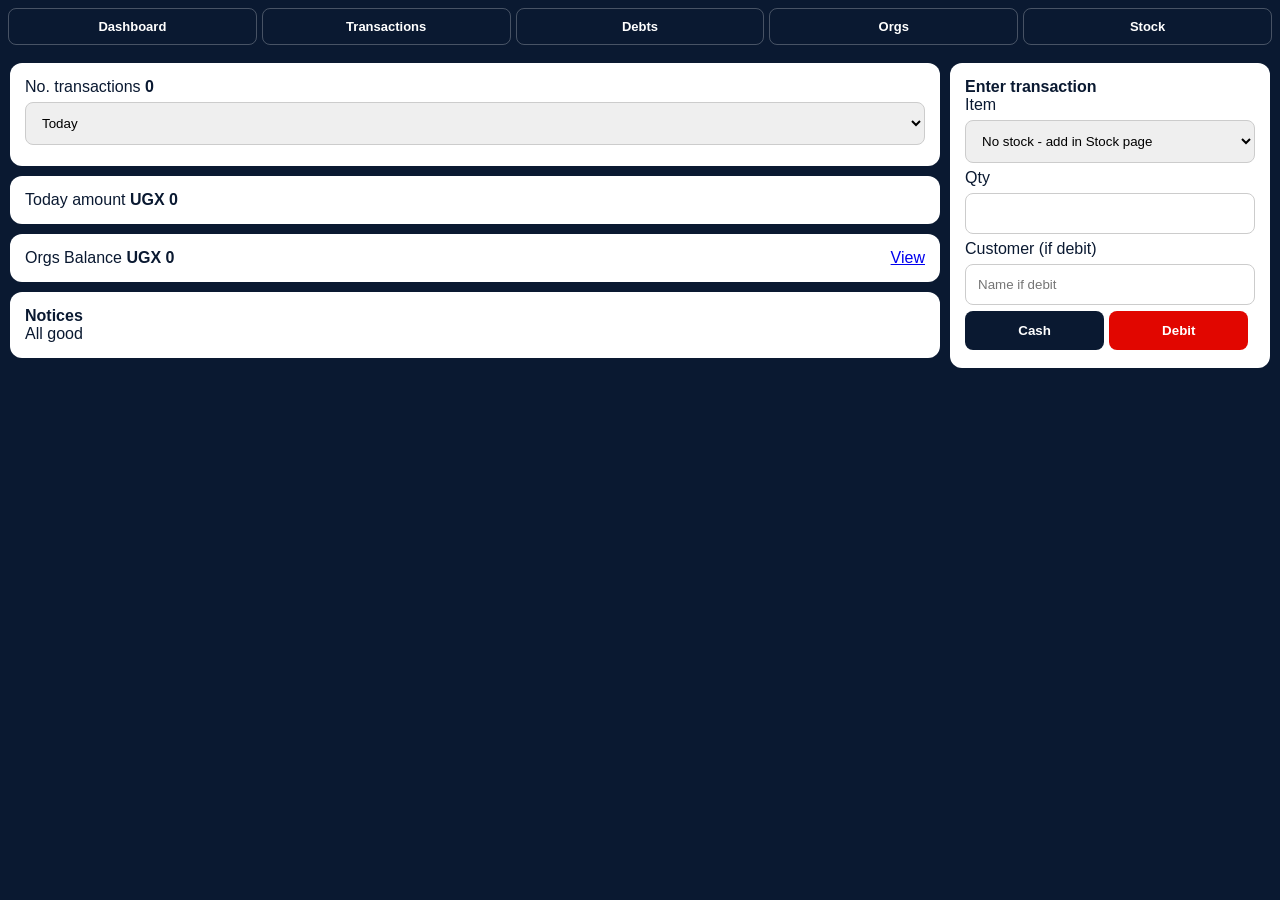
==== dashboard.html @ 66eb8e6d "Add Orgs Balance card to dashboard" ====
<!DOCTYPE html><html><head><meta name="viewport" content="width=device-width, initial-scale=1.0">
  <link rel="manifest" href="manifest.json">
<meta name="theme-color" content="#E10600">
  <title>Dashboard</title>
  <link rel="stylesheet" href="style.css"></head><body>
<div class="navbar"><a href="dashboard.html">Dashboard</a><a href="transactions.html">Transactions</a><a href="debts.html">Debts</a><a href="orgs.html">Orgs</a><a href="stock.html">Stock</a></div>
<div class="container">
  <div class="left">
    <div class="card">No. transactions <b id="tCount">0</b> <select id="filterDate"><option>Today</option><option>All</option></select></div>
    <div class="card">Today amount <b id="tAmount">UGX 0</b></div>
    <div class="card">Orgs Balance <b id="orgSummary">UGX 0</b> <a href="orgs.html" style="float:right">View</a></div>
    <div class="card notice"><b>Notices</b><div id="notices">Loading...</div></div>
  </div>
  <div class="right">
    <h4>Enter transaction</h4>
    Item <select id="item"></select>
    Qty <input id="qty" type="number">
    Customer (if debit) <input id="debtorName" placeholder="Name if debit">
    <div style="display:flex;gap:5px"><button onclick="enterTransaction('cash')">Cash</button><button class="red" onclick="enterTransaction('debit')">Debit</button></div>
  </div>
</div>
<script src="app.js"></script>
</body></html>
---- style.css ----
* {margin:0;padding:0;box-sizing:border-box;font-family: sans-serif;}
:root{ --dark-blue:#0A1931; --light:#132e5a; --white:#FFF; --red:#E10600; --gray:#f0f2f5;}
body{background:var(--dark-blue);color:var(--white);padding-bottom:80px;}
.navbar{display:flex;gap:5px;padding:8px;background:var(--dark-blue);position:sticky;top:0;z-index:10;overflow-x:auto;}
.navbar a{flex:1;min-width:80px;text-align:center;padding:10px 5px;text-decoration:none;color:var(--white);border:1px solid #ffffff40;border-radius:8px;font-weight:bold;font-size:13px;white-space:nowrap;}
.navbar a.active{background:var(--white);color:var(--dark-blue);}
.container{display:flex;gap:10px;padding:10px;flex-wrap:wrap;}
.left{flex:1;min-width:280px;} .right{width:100%;max-width:320px;margin:0 auto;background:var(--white);color:var(--dark-blue);padding:15px;border-radius:12px;}
.card{background:var(--white);color:var(--dark-blue);padding:15px;margin-bottom:10px;border-radius:12px;}
input,select{width:100%;padding:12px;margin:6px 0;border:1px solid #ccc;border-radius:8px;}
button{padding:12px 15px;border:none;background:var(--dark-blue);color:var(--white);font-weight:bold;border-radius:8px;width:48%;}
button.full{width:100%} button.red{background:var(--red)!important;}
table{width:100%;border-collapse:collapse} th{background:var(--dark-blue);color:var(--white);padding:10px} td{border-bottom:1px solid #eee;padding:8px;color:#333;font-size:13px}
tr.debt-row td{color:var(--red);background:#ffe5e7;font-weight:bold}
.loading{color:#999;text-align:center;padding:20px;font-style:italic}
@media(max-width:700px){ .container{flex-direction:column} .right{max-width:100%} }
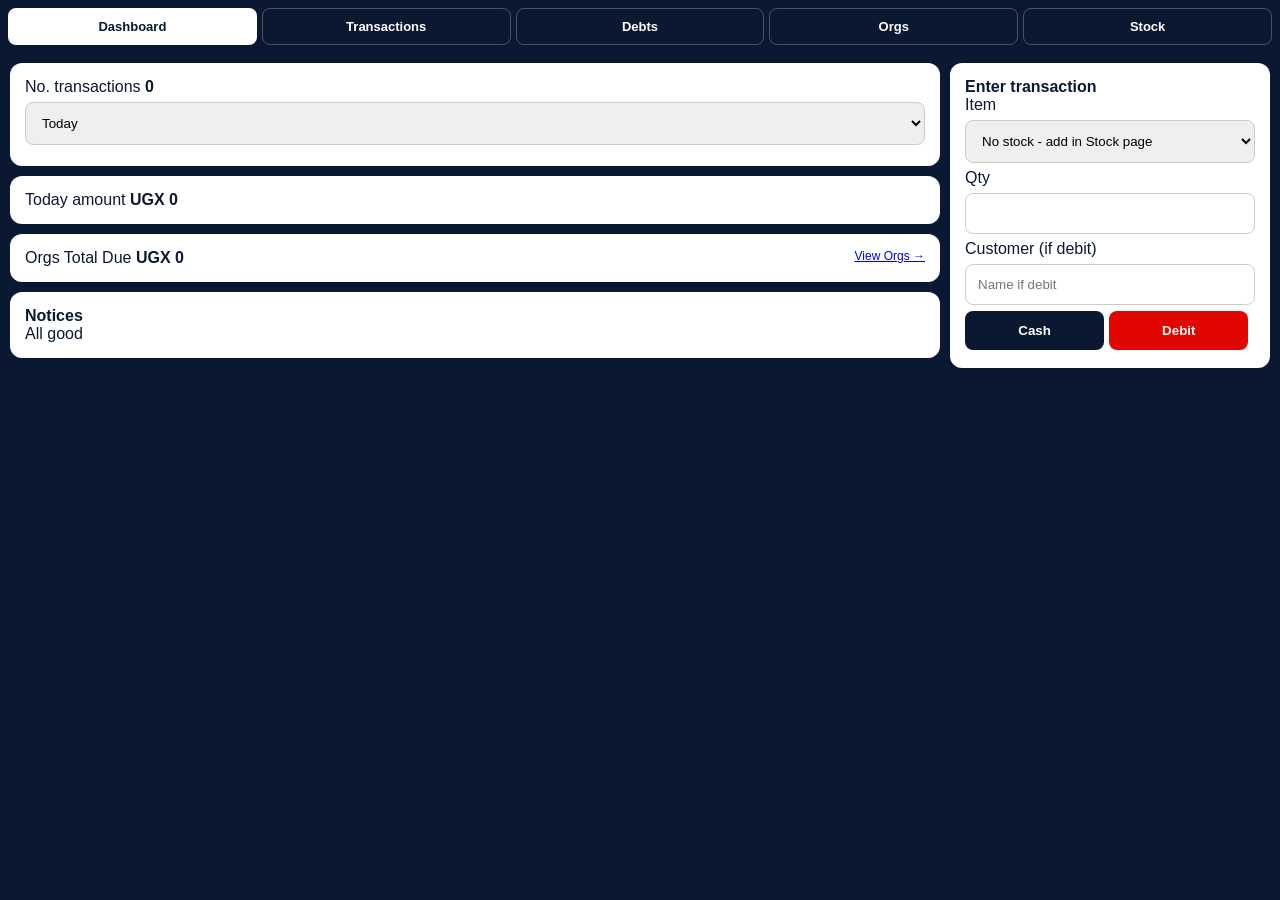
==== commit 5a1dda34: "Update dashboard layout and navigation links" ====
--- a/dashboard.html
+++ b/dashboard.html
@@ -1,14 +1,12 @@
 <!DOCTYPE html><html><head><meta name="viewport" content="width=device-width, initial-scale=1.0">
-  <link rel="manifest" href="manifest.json">
-<meta name="theme-color" content="#E10600">
-  <title>Dashboard</title>
-  <link rel="stylesheet" href="style.css"></head><body>
-<div class="navbar"><a href="dashboard.html">Dashboard</a><a href="transactions.html">Transactions</a><a href="debts.html">Debts</a><a href="orgs.html">Orgs</a><a href="stock.html">Stock</a></div>
+<link rel="manifest" href="manifest.json"><meta name="theme-color" content="#E10600">
+<title>Dashboard</title><link rel="stylesheet" href="style.css"></head><body>
+<div class="navbar"><a href="dashboard.html" class="active">Dashboard</a><a href="transactions.html">Transactions</a><a href="debts.html">Debts</a><a href="orgs.html">Orgs</a><a href="stock.html">Stock</a></div>
 <div class="container">
   <div class="left">
     <div class="card">No. transactions <b id="tCount">0</b> <select id="filterDate"><option>Today</option><option>All</option></select></div>
     <div class="card">Today amount <b id="tAmount">UGX 0</b></div>
-    <div class="card">Orgs Balance <b id="orgSummary">UGX 0</b> <a href="orgs.html" style="float:right">View</a></div>
+    <div class="card">Orgs Total Due <b id="orgSummary">UGX 0</b> <a href="orgs.html" style="float:right;font-size:12px">View Orgs →</a></div>
     <div class="card notice"><b>Notices</b><div id="notices">Loading...</div></div>
   </div>
   <div class="right">
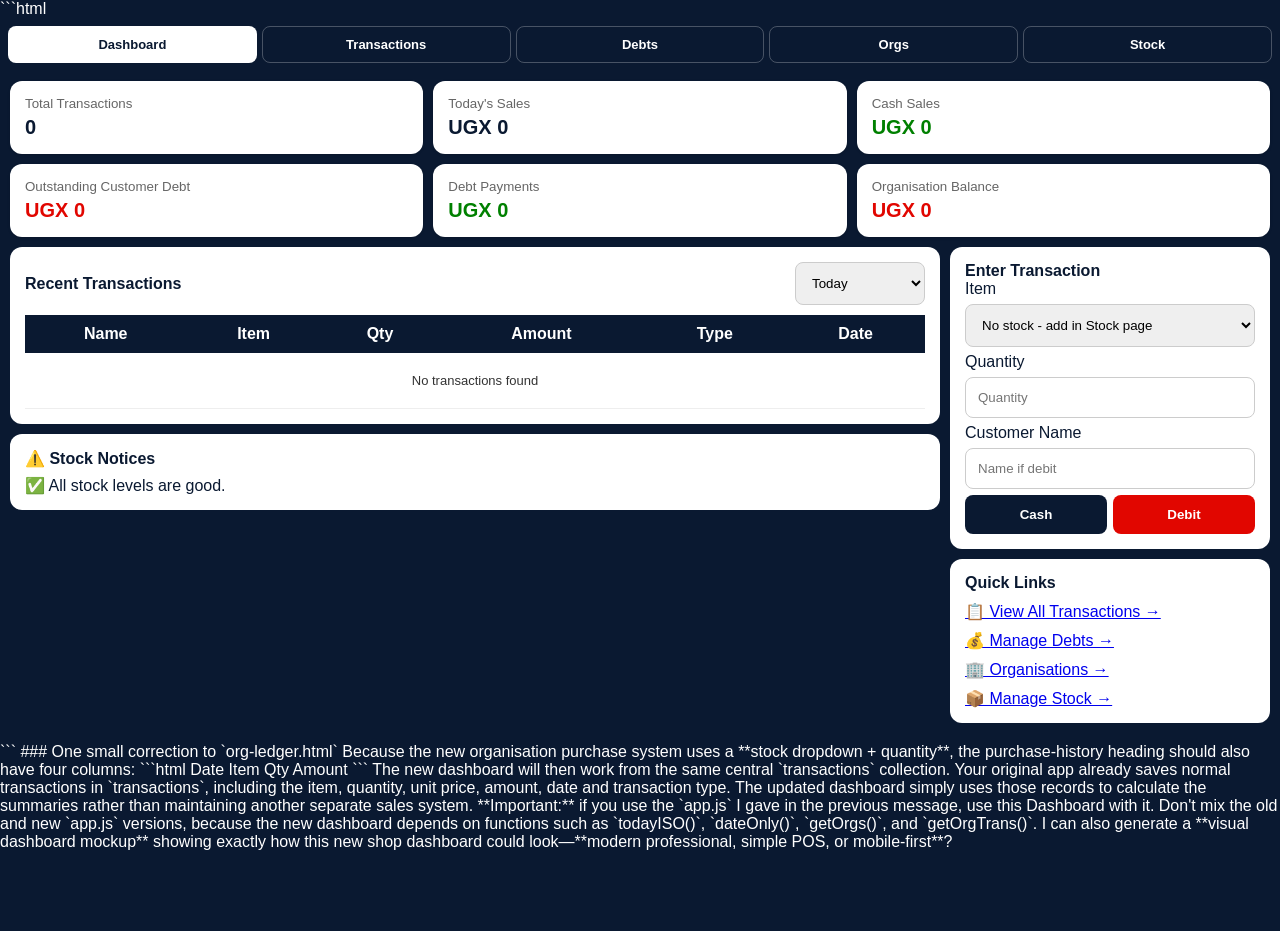
==== commit 69e6b166: "Revamp dashboard HTML structure and styles Update dashboard layout and styles for improved UI." ====
--- a/dashboard.html
+++ b/dashboard.html
@@ -1,21 +1,971 @@
-<!DOCTYPE html><html><head><meta name="viewport" content="width=device-width, initial-scale=1.0">
-<link rel="manifest" href="manifest.json"><meta name="theme-color" content="#E10600">
-<title>Dashboard</title><link rel="stylesheet" href="style.css"></head><body>
-<div class="navbar"><a href="dashboard.html" class="active">Dashboard</a><a href="transactions.html">Transactions</a><a href="debts.html">Debts</a><a href="orgs.html">Orgs</a><a href="stock.html">Stock</a></div>
-<div class="container">
-  <div class="left">
-    <div class="card">No. transactions <b id="tCount">0</b> <select id="filterDate"><option>Today</option><option>All</option></select></div>
-    <div class="card">Today amount <b id="tAmount">UGX 0</b></div>
-    <div class="card">Orgs Total Due <b id="orgSummary">UGX 0</b> <a href="orgs.html" style="float:right;font-size:12px">View Orgs →</a></div>
-    <div class="card notice"><b>Notices</b><div id="notices">Loading...</div></div>
-  </div>
-  <div class="right">
-    <h4>Enter transaction</h4>
-    Item <select id="item"></select>
-    Qty <input id="qty" type="number">
-    Customer (if debit) <input id="debtorName" placeholder="Name if debit">
-    <div style="display:flex;gap:5px"><button onclick="enterTransaction('cash')">Cash</button><button class="red" onclick="enterTransaction('debit')">Debit</button></div>
-  </div>
-</div>
+```html
+<!DOCTYPE html>
+<html>
+
+<head>
+
+<meta name="viewport" content="width=device-width, initial-scale=1.0">
+
+<link rel="manifest" href="manifest.json">
+
+<meta name="theme-color" content="#E10600">
+
+<title>Dashboard</title>
+
+<link rel="stylesheet" href="style.css">
+
+<style>
+
+.dashboard-grid{
+    display:grid;
+    grid-template-columns:repeat(3,1fr);
+    gap:10px;
+    margin-bottom:10px;
+}
+
+.stat-card{
+    background:#fff;
+    color:#0A1931;
+    padding:15px;
+    border-radius:12px;
+    box-shadow:0 1px 3px #0002;
+}
+
+.stat-card small{
+    display:block;
+    color:#666;
+    margin-bottom:5px;
+}
+
+.stat-card b{
+    font-size:20px;
+}
+
+.stat-card.red b{
+    color:#E10600;
+}
+
+.stat-card.green b{
+    color:green;
+}
+
+.stat-card.blue b{
+    color:#0A1931;
+}
+
+.dashboard-layout{
+    display:flex;
+    gap:10px;
+    flex-wrap:wrap;
+}
+
+.dashboard-main{
+    flex:1;
+    min-width:280px;
+}
+
+.dashboard-side{
+    width:320px;
+    max-width:100%;
+}
+
+.notice{
+    margin-top:10px;
+}
+
+.transaction-toolbar{
+    display:flex;
+    justify-content:space-between;
+    align-items:center;
+    gap:10px;
+    flex-wrap:wrap;
+    margin-bottom:10px;
+}
+
+.transaction-toolbar select{
+    width:auto;
+    min-width:130px;
+    margin:0;
+}
+
+.transaction-table{
+    overflow-x:auto;
+}
+
+tr.debt-row td{
+    background:#ffe5e7 !important;
+    color:#c40000 !important;
+    font-weight:bold;
+}
+
+tr.payment-row td{
+    background:#d4edda !important;
+    color:#155724 !important;
+    font-weight:bold;
+}
+
+.type-badge{
+    padding:4px 7px;
+    border-radius:8px;
+    font-size:10px;
+    font-weight:bold;
+    white-space:nowrap;
+}
+
+.type-cash{
+    background:#eee;
+    color:#333;
+}
+
+.type-debt{
+    background:#E10600;
+    color:white;
+}
+
+.type-payment{
+    background:green;
+    color:white;
+}
+
+.entry-buttons{
+    display:flex;
+    gap:6px;
+}
+
+.entry-buttons button{
+    flex:1;
+}
+
+@media(max-width:900px){
+
+    .dashboard-grid{
+        grid-template-columns:repeat(2,1fr);
+    }
+
+}
+
+@media(max-width:700px){
+
+    .dashboard-grid{
+        grid-template-columns:1fr 1fr;
+    }
+
+    .dashboard-side{
+        width:100%;
+    }
+
+}
+
+@media(max-width:450px){
+
+    .dashboard-grid{
+        grid-template-columns:1fr;
+    }
+
+}
+
+</style>
+
+</head>
+
+
+<body>
+
+
+<!-- NAVIGATION -->
+
+<div class="navbar">
+
+<a href="dashboard.html" class="active">
+Dashboard
+</a>
+
+<a href="transactions.html">
+Transactions
+</a>
+
+<a href="debts.html">
+Debts
+</a>
+
+<a href="orgs.html">
+Orgs
+</a>
+
+<a href="stock.html">
+Stock
+</a>
+
+</div>
+
+
+
+<div class="container" style="display:block;">
+
+
+<!-- =====================================================
+     SUMMARY CARDS
+===================================================== -->
+
+<div class="dashboard-grid">
+
+
+<div class="stat-card blue">
+
+<small>Total Transactions</small>
+
+<b id="tCount">
+0
+</b>
+
+</div>
+
+
+
+<div class="stat-card blue">
+
+<small>Today's Sales</small>
+
+<b id="todaySales">
+UGX 0
+</b>
+
+</div>
+
+
+
+<div class="stat-card green">
+
+<small>Cash Sales</small>
+
+<b id="cashSales">
+UGX 0
+</b>
+
+</div>
+
+
+
+<div class="stat-card red">
+
+<small>Outstanding Customer Debt</small>
+
+<b id="customerDebt">
+UGX 0
+</b>
+
+</div>
+
+
+
+<div class="stat-card green">
+
+<small>Debt Payments</small>
+
+<b id="debtPayments">
+UGX 0
+</b>
+
+</div>
+
+
+
+<div class="stat-card red">
+
+<small>Organisation Balance</small>
+
+<b id="orgSummary">
+UGX 0
+</b>
+
+</div>
+
+
+</div>
+
+
+
+<!-- =====================================================
+     MAIN DASHBOARD
+===================================================== -->
+
+<div class="dashboard-layout">
+
+
+<!-- LEFT -->
+
+<div class="dashboard-main">
+
+
+<div class="card">
+
+<div class="transaction-toolbar">
+
+<h4>
+Recent Transactions
+</h4>
+
+
+<select
+id="dashboardDateFilter"
+onchange="loadDashboardTransactions()"
+>
+
+<option value="today">
+Today
+</option>
+
+<option value="yesterday">
+Yesterday
+</option>
+
+<option value="all">
+All
+</option>
+
+</select>
+
+</div>
+
+
+
+<div class="transaction-table">
+
+<table>
+
+<thead>
+
+<tr>
+
+<th>Name</th>
+
+<th>Item</th>
+
+<th>Qty</th>
+
+<th>Amount</th>
+
+<th>Type</th>
+
+<th>Date</th>
+
+</tr>
+
+</thead>
+
+
+<tbody id="dashboardTransactions">
+
+<tr>
+
+<td
+colspan="6"
+class="loading"
+>
+Loading...
+</td>
+
+</tr>
+
+</tbody>
+
+</table>
+
+</div>
+
+</div>
+
+
+
+<!-- LOW STOCK -->
+
+<div class="card notice">
+
+<b>
+⚠️ Stock Notices
+</b>
+
+<div
+id="notices"
+style="margin-top:8px"
+>
+Loading...
+</div>
+
+</div>
+
+
+</div>
+
+
+
+<!-- RIGHT -->
+
+<div class="dashboard-side">
+
+
+<div class="right"
+style="width:100%;max-width:100%;">
+
+<h4>
+Enter Transaction
+</h4>
+
+
+<label>
+Item
+</label>
+
+<select id="item">
+
+<option>
+Loading...
+</option>
+
+</select>
+
+
+<label>
+Quantity
+</label>
+
+<input
+id="qty"
+type="number"
+min="1"
+placeholder="Quantity"
+>
+
+
+<label>
+Customer Name
+</label>
+
+<input
+id="debtorName"
+placeholder="Name if debit"
+>
+
+
+<div class="entry-buttons">
+
+<button
+onclick="enterTransaction('cash')"
+>
+Cash
+</button>
+
+
+<button
+class="red"
+onclick="enterTransaction('debit')"
+>
+Debit
+</button>
+
+</div>
+
+</div>
+
+
+
+<div class="card" style="margin-top:10px">
+
+<h4>
+Quick Links
+</h4>
+
+<a
+href="transactions.html"
+style="display:block;margin-top:10px"
+>
+📋 View All Transactions →
+</a>
+
+
+<a
+href="debts.html"
+style="display:block;margin-top:10px"
+>
+💰 Manage Debts →
+</a>
+
+
+<a
+href="orgs.html"
+style="display:block;margin-top:10px"
+>
+🏢 Organisations →
+</a>
+
+
+<a
+href="stock.html"
+style="display:block;margin-top:10px"
+>
+📦 Manage Stock →
+</a>
+
+</div>
+
+
+</div>
+
+
+</div>
+
+</div>
+
+
 <script src="app.js"></script>
-</body></html>
+
+
+<script>
+
+/* =====================================================
+   DASHBOARD DATA
+===================================================== */
+
+function loadDashboard(){
+
+    const transactions =
+        get("transactions");
+
+    const debts =
+        get("debts");
+
+    const orgs =
+        getOrgs();
+
+    const orgTrans =
+        getOrgTrans();
+
+
+    /* TOTAL TRANSACTIONS */
+
+    const count =
+        document.getElementById("tCount");
+
+    if(count){
+
+        count.innerText =
+            transactions.length;
+
+    }
+
+
+    /* TODAY */
+
+    const today =
+        todayISO();
+
+
+    const todayTransactions =
+        transactions.filter(
+            t => dateOnly(t.date) === today
+        );
+
+
+    /* TODAY SALES */
+
+    const todaySales =
+        todayTransactions
+        .filter(
+            t =>
+                t.type === "cash" ||
+                t.type === "debt" ||
+                t.type === "org_debt"
+        )
+        .reduce(
+            (sum,t) =>
+                sum + Number(t.amount || 0),
+            0
+        );
+
+
+    document.getElementById(
+        "todaySales"
+    ).innerText =
+        "UGX " +
+        todaySales.toLocaleString();
+
+
+    /* CASH SALES */
+
+    const cash =
+        transactions
+        .filter(
+            t => t.type === "cash"
+        )
+        .reduce(
+            (sum,t) =>
+                sum + Number(t.amount || 0),
+            0
+        );
+
+
+    document.getElementById(
+        "cashSales"
+    ).innerText =
+        "UGX " +
+        cash.toLocaleString();
+
+
+    /* CUSTOMER DEBT */
+
+    const customerDebt =
+        debts
+        .reduce(
+            (sum,d) =>
+                sum +
+                Math.max(
+                    Number(d.amount || 0),
+                    0
+                ),
+            0
+        );
+
+
+    document.getElementById(
+        "customerDebt"
+    ).innerText =
+        "UGX " +
+        customerDebt.toLocaleString();
+
+
+    /* DEBT PAYMENTS */
+
+    const debtPayments =
+        transactions
+        .filter(
+            t =>
+                t.type === "debt_payment" ||
+                t.type === "org_payment"
+        )
+        .reduce(
+            (sum,t) =>
+                sum + Number(t.amount || 0),
+            0
+        );
+
+
+    document.getElementById(
+        "debtPayments"
+    ).innerText =
+        "UGX " +
+        debtPayments.toLocaleString();
+
+
+    /* ORGANISATION BALANCE */
+
+    const orgPurchases =
+        orgTrans
+        .filter(
+            t => t.type === "purchase"
+        )
+        .reduce(
+            (sum,t) =>
+                sum + Number(t.amount || 0),
+            0
+        );
+
+
+    const orgPayments =
+        orgTrans
+        .filter(
+            t => t.type === "payment"
+        )
+        .reduce(
+            (sum,t) =>
+                sum + Number(t.amount || 0),
+            0
+        );
+
+
+    const orgBalance =
+        orgPurchases -
+        orgPayments;
+
+
+    document.getElementById(
+        "orgSummary"
+    ).innerText =
+        "UGX " +
+        orgBalance.toLocaleString();
+
+
+    /* LOW STOCK */
+
+    const stock =
+        get("stock");
+
+
+    const low =
+        stock.filter(
+            s =>
+                Number(s.qty) <=
+                Number(APP_CONFIG.lowStock)
+        );
+
+
+    const notices =
+        document.getElementById(
+            "notices"
+        );
+
+
+    if(notices){
+
+        notices.innerHTML =
+            low.length
+
+                ? low.map(
+                    s =>
+                        `⚠️ ${s.name}
+                         (${s.qty} remaining)`
+                  ).join("<br>")
+
+                : "✅ All stock levels are good.";
+
+    }
+
+
+    loadDashboardTransactions();
+
+}
+
+
+
+/* =====================================================
+   DASHBOARD TRANSACTION FILTER
+===================================================== */
+
+window.loadDashboardTransactions =
+function(){
+
+    const tbody =
+        document.getElementById(
+            "dashboardTransactions"
+        );
+
+
+    if(!tbody) return;
+
+
+    const filter =
+        document.getElementById(
+            "dashboardDateFilter"
+        )?.value ||
+        "today";
+
+
+    let transactions =
+        get("transactions");
+
+
+    const today =
+        todayISO();
+
+
+    const yesterdayDate =
+        new Date();
+
+
+    yesterdayDate.setDate(
+        yesterdayDate.getDate() - 1
+    );
+
+
+    const yesterday =
+        yesterdayDate
+        .toISOString()
+        .split("T")[0];
+
+
+    if(filter === "today"){
+
+        transactions =
+            transactions.filter(
+                t =>
+                    dateOnly(t.date) ===
+                    today
+            );
+
+    }
+
+
+    if(filter === "yesterday"){
+
+        transactions =
+            transactions.filter(
+                t =>
+                    dateOnly(t.date) ===
+                    yesterday
+            );
+
+    }
+
+
+    if(!transactions.length){
+
+        tbody.innerHTML = `
+
+        <tr>
+
+            <td
+                colspan="6"
+                style="
+                text-align:center;
+                padding:20px;
+                "
+            >
+                No transactions found
+            </td>
+
+        </tr>
+
+        `;
+
+        return;
+
+    }
+
+
+    tbody.innerHTML =
+        transactions
+        .slice()
+        .reverse()
+        .slice(0,20)
+        .map(t => {
+
+
+            let rowClass =
+                "cash-row";
+
+
+            let typeText =
+                "CASH";
+
+
+            let badgeClass =
+                "type-cash";
+
+
+            if(
+                t.type === "debt" ||
+                t.type === "org_debt"
+            ){
+
+                rowClass =
+                    "debt-row";
+
+                typeText =
+                    "DEBT";
+
+                badgeClass =
+                    "type-debt";
+
+            }
+
+
+            if(
+                t.type === "debt_payment" ||
+                t.type === "org_payment"
+            ){
+
+                rowClass =
+                    "payment-row";
+
+                typeText =
+                    "DEBT PAYMENT";
+
+                badgeClass =
+                    "type-payment";
+
+            }
+
+
+            return `
+
+            <tr class="${rowClass}">
+
+                <td>
+                    ${t.name || "-"}
+                </td>
+
+                <td>
+                    ${t.item || "-"}
+                </td>
+
+                <td>
+                    ${t.qty || "-"}
+                </td>
+
+                <td>
+                    UGX
+                    ${Number(t.amount || 0)
+                        .toLocaleString()}
+                </td>
+
+                <td>
+
+                    <span
+                        class="type-badge
+                        ${badgeClass}"
+                    >
+
+                        ${typeText}
+
+                    </span>
+
+                </td>
+
+                <td>
+                    ${formatDate(t.date)}
+                </td>
+
+            </tr>
+
+            `;
+
+        })
+        .join("");
+
+}
+
+
+/* =====================================================
+   START DASHBOARD
+===================================================== */
+
+document.addEventListener(
+    "DOMContentLoaded",
+    loadDashboard
+);
+
+</script>
+
+</body>
+</html>
+```
+
+### One small correction to `org-ledger.html`
+
+Because the new organisation purchase system uses a **stock dropdown + quantity**, the purchase-history heading should also have four columns:
+
+```html
+<tr>
+    <th>Date</th>
+    <th>Item</th>
+    <th>Qty</th>
+    <th>Amount</th>
+</tr>
+```
+
+The new dashboard will then work from the same central `transactions` collection.
+
+Your original app already saves normal transactions in `transactions`, including the item, quantity, unit price, amount, date and transaction type. The updated dashboard simply uses those records to calculate the summaries rather than maintaining another separate sales system.
+
+**Important:** if you use the `app.js` I gave in the previous message, use this Dashboard with it. Don't mix the old and new `app.js` versions, because the new dashboard depends on functions such as `todayISO()`, `dateOnly()`, `getOrgs()`, and `getOrgTrans()`.
+
+I can also generate a **visual dashboard mockup** showing exactly how this new shop dashboard could look—**modern professional, simple POS, or mobile-first**?
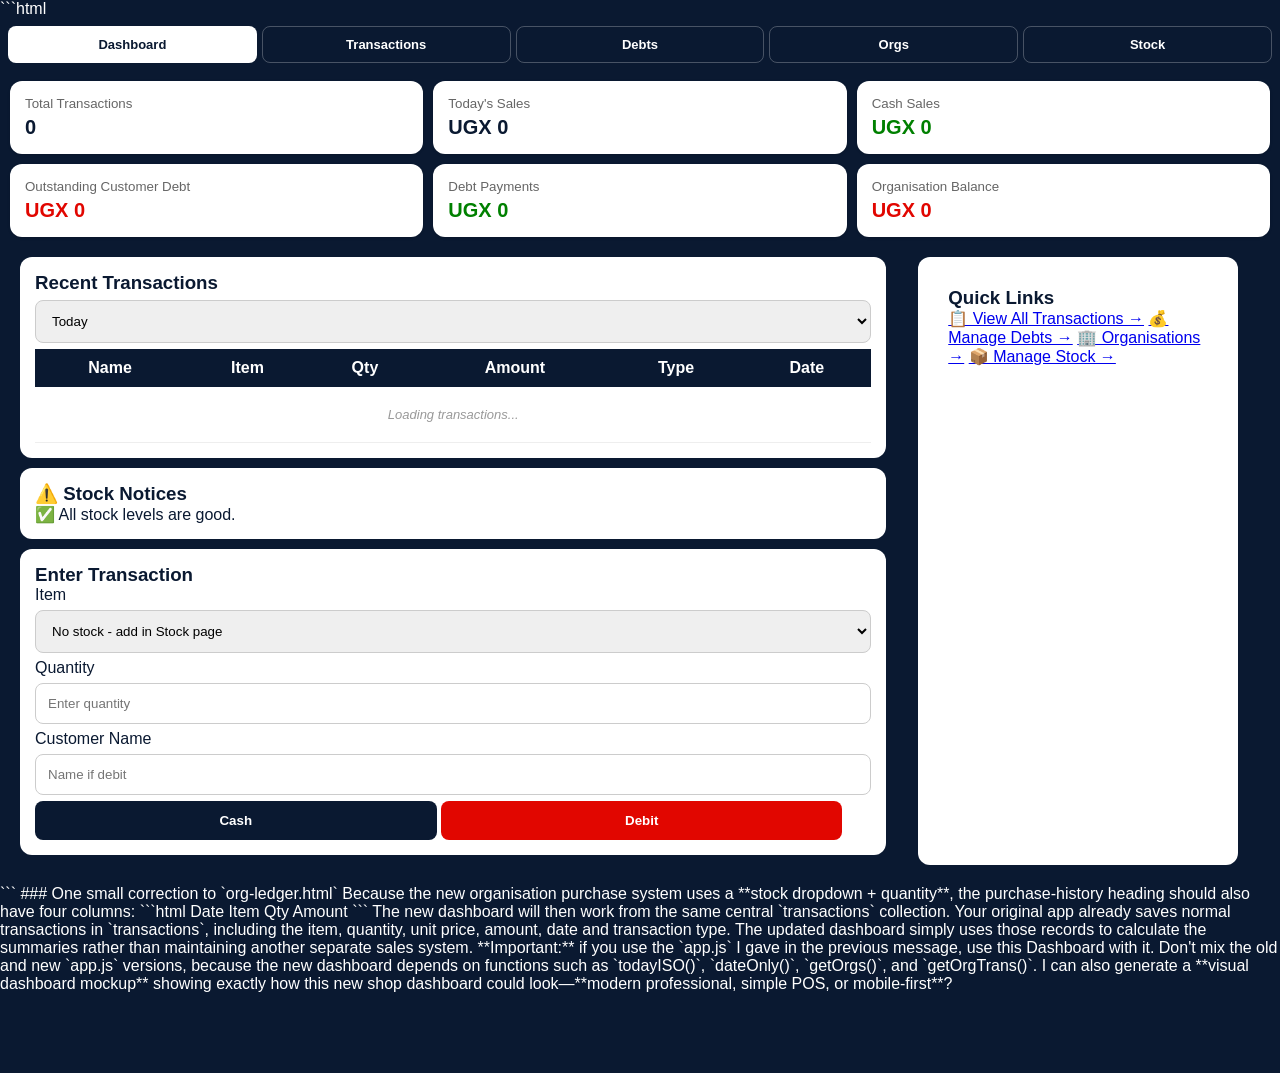
==== commit dc972627: "Refactor dashboard layout and transaction section" ====
--- a/dashboard.html
+++ b/dashboard.html
@@ -289,225 +289,110 @@
      MAIN DASHBOARD
 ===================================================== -->
 
-<div class="dashboard-layout">
-
-
-<!-- LEFT -->
-
-<div class="dashboard-main">
-
-
-<div class="card">
-
-<div class="transaction-toolbar">
-
-<h4>
-Recent Transactions
-</h4>
-
-
-<select
-id="dashboardDateFilter"
-onchange="loadDashboardTransactions()"
->
-
-<option value="today">
-Today
-</option>
-
-<option value="yesterday">
-Yesterday
-</option>
-
-<option value="all">
-All
-</option>
-
-</select>
-
-</div>
-
-
-
-<div class="transaction-table">
-
-<table>
-
-<thead>
-
-<tr>
-
-<th>Name</th>
-
-<th>Item</th>
-
-<th>Qty</th>
-
-<th>Amount</th>
-
-<th>Type</th>
-
-<th>Date</th>
-
-</tr>
-
-</thead>
-
-
-<tbody id="dashboardTransactions">
-
-<tr>
-
-<td
-colspan="6"
-class="loading"
->
-Loading...
-</td>
-
-</tr>
-
-</tbody>
-
-</table>
-
-</div>
-
-</div>
-
-
-
-<!-- LOW STOCK -->
-
-<div class="card notice">
-
-<b>
-⚠️ Stock Notices
-</b>
-
-<div
-id="notices"
-style="margin-top:8px"
->
-Loading...
-</div>
-
-</div>
-
-
-</div>
-
-
-
-<!-- RIGHT -->
-
-<div class="dashboard-side">
-
-
-<div class="right"
-style="width:100%;max-width:100%;">
-
-<h4>
-Enter Transaction
-</h4>
-
-
-<label>
-Item
-</label>
-
-<select id="item">
-
-<option>
-Loading...
-</option>
-
-</select>
-
-
-<label>
-Quantity
-</label>
-
-<input
-id="qty"
-type="number"
-min="1"
-placeholder="Quantity"
->
-
-
-<label>
-Customer Name
-</label>
-
-<input
-id="debtorName"
-placeholder="Name if debit"
->
-
-
-<div class="entry-buttons">
-
-<button
-onclick="enterTransaction('cash')"
->
-Cash
-</button>
-
-
-<button
-class="red"
-onclick="enterTransaction('debit')"
->
-Debit
-</button>
-
-</div>
-
-</div>
-
-
-
-<div class="card" style="margin-top:10px">
-
-<h4>
-Quick Links
-</h4>
-
-<a
-href="transactions.html"
-style="display:block;margin-top:10px"
->
-📋 View All Transactions →
-</a>
-
-
-<a
-href="debts.html"
-style="display:block;margin-top:10px"
->
-💰 Manage Debts →
-</a>
-
-
-<a
-href="orgs.html"
-style="display:block;margin-top:10px"
->
-🏢 Organisations →
-</a>
-
-
-<a
-href="stock.html"
-style="display:block;margin-top:10px"
->
-📦 Manage Stock →
-</a>
-
-</div>
-
+<div class="container">
+
+    <!-- DASHBOARD LEFT / MAIN -->
+    <div class="main-content">
+
+        <!-- RECENT TRANSACTIONS -->
+        <div class="card">
+            <div class="section-header">
+                <h3>Recent Transactions</h3>
+
+                <select id="dashboardDateFilter" onchange="loadDashboardTransactions()">
+                    <option value="today">Today</option>
+                    <option value="yesterday">Yesterday</option>
+                    <option value="all">All</option>
+                </select>
+            </div>
+
+            <div class="table-wrapper">
+                <table>
+                    <thead>
+                        <tr>
+                            <th>Name</th>
+                            <th>Item</th>
+                            <th>Qty</th>
+                            <th>Amount</th>
+                            <th>Type</th>
+                            <th>Date</th>
+                        </tr>
+                    </thead>
+
+                    <tbody id="dashboardTransactionTable">
+                        <tr>
+                            <td colspan="6" class="loading">
+                                Loading transactions...
+                            </td>
+                        </tr>
+                    </tbody>
+                </table>
+            </div>
+        </div>
+
+
+        <!-- STOCK NOTICES -->
+        <div class="card stock-notices">
+            <h3>⚠️ Stock Notices</h3>
+            <div id="notices">
+                Loading...
+            </div>
+        </div>
+
+
+        <!-- ENTER TRANSACTION - NOW BELOW STOCK NOTICES -->
+        <div class="card enter-transaction">
+
+            <h3>Enter Transaction</h3>
+
+            <label>Item</label>
+            <select id="item">
+                <option value="">Select item</option>
+            </select>
+
+            <label>Quantity</label>
+            <input
+                id="qty"
+                type="number"
+                min="1"
+                placeholder="Enter quantity"
+            >
+
+            <label>Customer Name</label>
+            <input
+                id="debtorName"
+                type="text"
+                placeholder="Name if debit"
+            >
+
+            <div class="transaction-buttons">
+                <button onclick="enterTransaction('cash')">
+                    Cash
+                </button>
+
+                <button class="red" onclick="enterTransaction('debit')">
+                    Debit
+                </button>
+            </div>
+
+        </div>
+
+    </div>
+
+
+    <!-- RIGHT SIDE -->
+    <div class="right">
+
+        <div class="card">
+            <h3>Quick Links</h3>
+
+            <a href="transactions.html">📋 View All Transactions →</a>
+            <a href="debts.html">💰 Manage Debts →</a>
+            <a href="orgs.html">🏢 Organisations →</a>
+            <a href="stock.html">📦 Manage Stock →</a>
+        </div>
+
+    </div>
 
 </div>
 
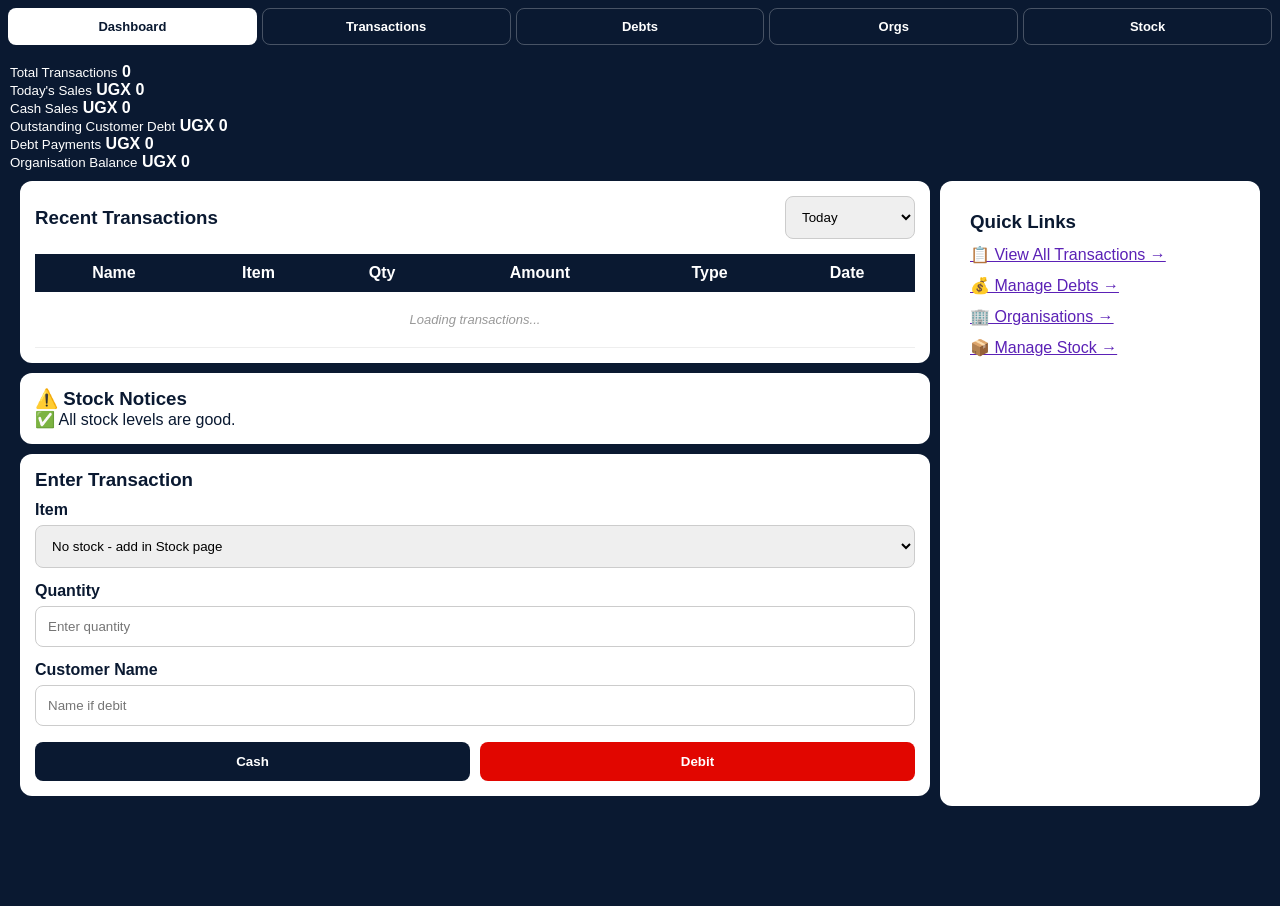
==== commit 90ca7c73: "Update dashboard.html" ====
--- a/dashboard.html
+++ b/dashboard.html
@@ -1,4 +1,3 @@
-```html
 <!DOCTYPE html>
 <html>
 
@@ -15,155 +14,150 @@
 <link rel="stylesheet" href="style.css">
 
 <style>
-
-.dashboard-grid{
-    display:grid;
-    grid-template-columns:repeat(3,1fr);
-    gap:10px;
-    margin-bottom:10px;
-}
-
-.stat-card{
-    background:#fff;
-    color:#0A1931;
-    padding:15px;
-    border-radius:12px;
-    box-shadow:0 1px 3px #0002;
-}
-
-.stat-card small{
-    display:block;
-    color:#666;
-    margin-bottom:5px;
-}
-
-.stat-card b{
-    font-size:20px;
-}
-
-.stat-card.red b{
-    color:#E10600;
-}
-
-.stat-card.green b{
-    color:green;
-}
-
-.stat-card.blue b{
-    color:#0A1931;
-}
-
-.dashboard-layout{
-    display:flex;
-    gap:10px;
-    flex-wrap:wrap;
-}
-
-.dashboard-main{
+.main-content{
     flex:1;
-    min-width:280px;
-}
-
-.dashboard-side{
+    min-width:0;
+}
+
+.right{
     width:320px;
-    max-width:100%;
-}
-
-.notice{
-    margin-top:10px;
-}
-
-.transaction-toolbar{
+}
+
+.section-header{
     display:flex;
     justify-content:space-between;
     align-items:center;
     gap:10px;
-    flex-wrap:wrap;
-    margin-bottom:10px;
-}
-
-.transaction-toolbar select{
+    margin-bottom:15px;
+}
+
+.section-header select{
     width:auto;
     min-width:130px;
     margin:0;
 }
 
-.transaction-table{
+.table-wrapper{
+    width:100%;
     overflow-x:auto;
 }
 
-tr.debt-row td{
-    background:#ffe5e7 !important;
-    color:#c40000 !important;
+.table-wrapper table{
+    min-width:700px;
+}
+
+.stock-notices{
+    margin-top:10px;
+}
+
+.enter-transaction{
+    margin-top:10px;
+}
+
+.enter-transaction h3{
+    margin-bottom:10px;
+}
+
+.enter-transaction label{
+    display:block;
+    margin-top:8px;
     font-weight:bold;
 }
 
+.transaction-buttons{
+    display:flex;
+    gap:10px;
+    margin-top:10px;
+}
+
+.transaction-buttons button{
+    flex:1;
+    width:auto;
+}
+
+.right .card a{
+    display:block;
+    margin-top:12px;
+    color:#5b21b6;
+}
+
+tr.cash-row td{
+    background:#fff;
+    color:#333;
+}
+
+tr.debt-row td,
+tr.org-debt-row td{
+    background:#ffe5e7;
+    color:#c00;
+    font-weight:bold;
+}
+
 tr.payment-row td{
-    background:#d4edda !important;
-    color:#155724 !important;
+    background:#d9f3df;
+    color:#087a19;
     font-weight:bold;
 }
 
 .type-badge{
-    padding:4px 7px;
-    border-radius:8px;
-    font-size:10px;
+    display:inline-block;
+    padding:4px 8px;
+    border-radius:12px;
+    font-size:11px;
     font-weight:bold;
-    white-space:nowrap;
-}
-
-.type-cash{
+}
+
+.badge-cash{
     background:#eee;
     color:#333;
 }
 
-.type-debt{
-    background:#E10600;
+.badge-debt,
+.badge-org-debt{
+    background:#e10600;
     color:white;
 }
 
-.type-payment{
-    background:green;
+.badge-payment{
+    background:#008c18;
     color:white;
 }
 
-.entry-buttons{
-    display:flex;
-    gap:6px;
-}
-
-.entry-buttons button{
-    flex:1;
-}
-
 @media(max-width:900px){
 
-    .dashboard-grid{
-        grid-template-columns:repeat(2,1fr);
+    .container{
+        flex-direction:column;
+    }
+
+    .main-content{
+        width:100%;
+    }
+
+    .right{
+        width:100%;
     }
 
 }
 
 @media(max-width:700px){
 
-    .dashboard-grid{
-        grid-template-columns:1fr 1fr;
-    }
-
-    .dashboard-side{
+    .section-header{
+        flex-direction:column;
+        align-items:stretch;
+    }
+
+    .section-header select{
         width:100%;
     }
 
-}
-
-@media(max-width:450px){
-
-    .dashboard-grid{
-        grid-template-columns:1fr;
-    }
-
-}
-
+    .transaction-buttons{
+        flex-direction:column;
+    }
+
+    .transaction-buttons button{
+        width:100%;
+    }
+}
 </style>
 
 </head>
@@ -832,25 +826,3 @@
 
 </body>
 </html>
-```
-
-### One small correction to `org-ledger.html`
-
-Because the new organisation purchase system uses a **stock dropdown + quantity**, the purchase-history heading should also have four columns:
-
-```html
-<tr>
-    <th>Date</th>
-    <th>Item</th>
-    <th>Qty</th>
-    <th>Amount</th>
-</tr>
-```
-
-The new dashboard will then work from the same central `transactions` collection.
-
-Your original app already saves normal transactions in `transactions`, including the item, quantity, unit price, amount, date and transaction type. The updated dashboard simply uses those records to calculate the summaries rather than maintaining another separate sales system.
-
-**Important:** if you use the `app.js` I gave in the previous message, use this Dashboard with it. Don't mix the old and new `app.js` versions, because the new dashboard depends on functions such as `todayISO()`, `dateOnly()`, `getOrgs()`, and `getOrgTrans()`.
-
-I can also generate a **visual dashboard mockup** showing exactly how this new shop dashboard could look—**modern professional, simple POS, or mobile-first**?
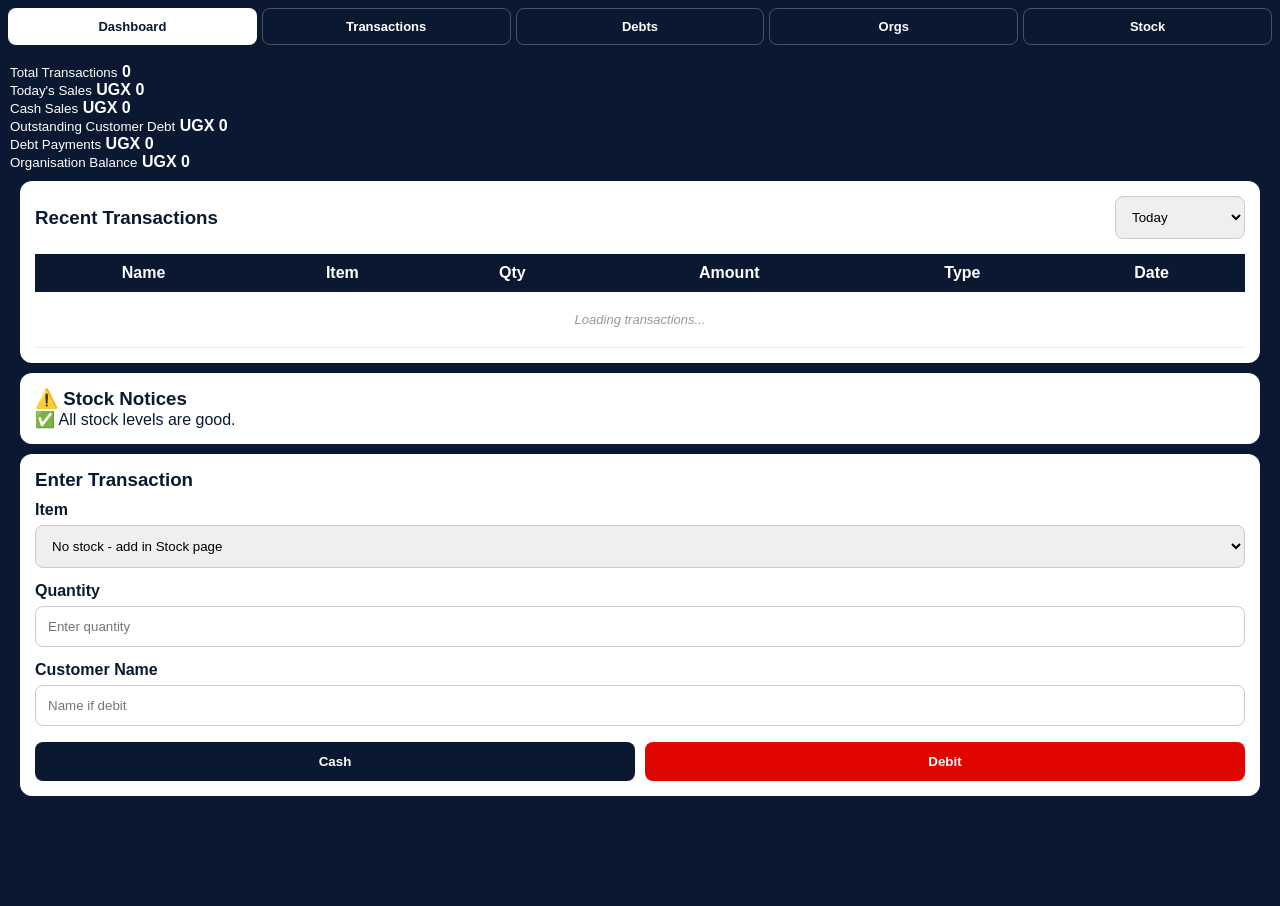
==== commit 9190d627: "Remove Quick Links section from dashboard Removed the 'Quick Links' section from the dashboard." ====
--- a/dashboard.html
+++ b/dashboard.html
@@ -375,19 +375,7 @@
 
 
     <!-- RIGHT SIDE -->
-    <div class="right">
-
-        <div class="card">
-            <h3>Quick Links</h3>
-
-            <a href="transactions.html">📋 View All Transactions →</a>
-            <a href="debts.html">💰 Manage Debts →</a>
-            <a href="orgs.html">🏢 Organisations →</a>
-            <a href="stock.html">📦 Manage Stock →</a>
-        </div>
-
-    </div>
-
+   
 </div>
 
 
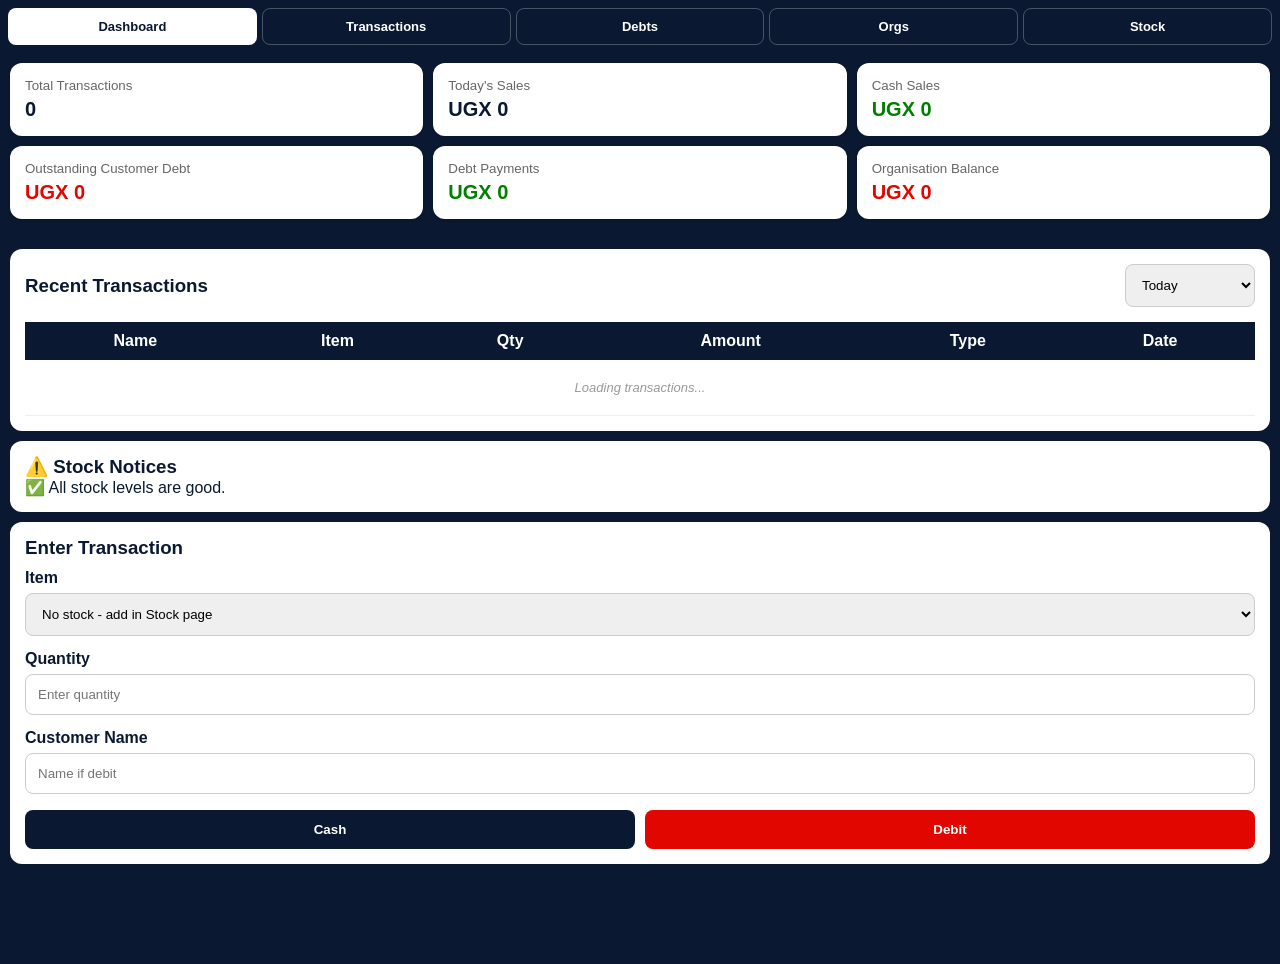
==== commit 77eacc0c: "Enhance dashboard layout with grid and card styles Added styles for dashboard grid and stat cards." ====
--- a/dashboard.html
+++ b/dashboard.html
@@ -18,6 +18,33 @@
     flex:1;
     min-width:0;
 }
+.dashboard-grid{ display:grid;
+                    grid-template-columns:repeat(3,1fr);
+                    gap:10px; margin-bottom:10px;
+                   } 
+.stat-card{ background:#fff;
+               color:#0A1931
+               ; padding:15px;
+               border-radius:12px;
+               box-shadow:0 1px 3px #0002;
+              } 
+.stat-card small{ 
+        display:block;
+        color:#666; 
+        margin-bottom:5px; 
+            } 
+.stat-card b{
+        font-size:20px;
+           } 
+    .stat-card.red b{
+        color:#E10600;
+    } 
+.stat-card.green b{ 
+        color:green; 
+    } 
+ .stat-card.blue b{
+        color:#0A1931;
+    }
 
 .right{
     width:320px;
@@ -277,7 +304,7 @@
 
 </div>
 
-
+</div>
 
 <!-- =====================================================
      MAIN DASHBOARD
